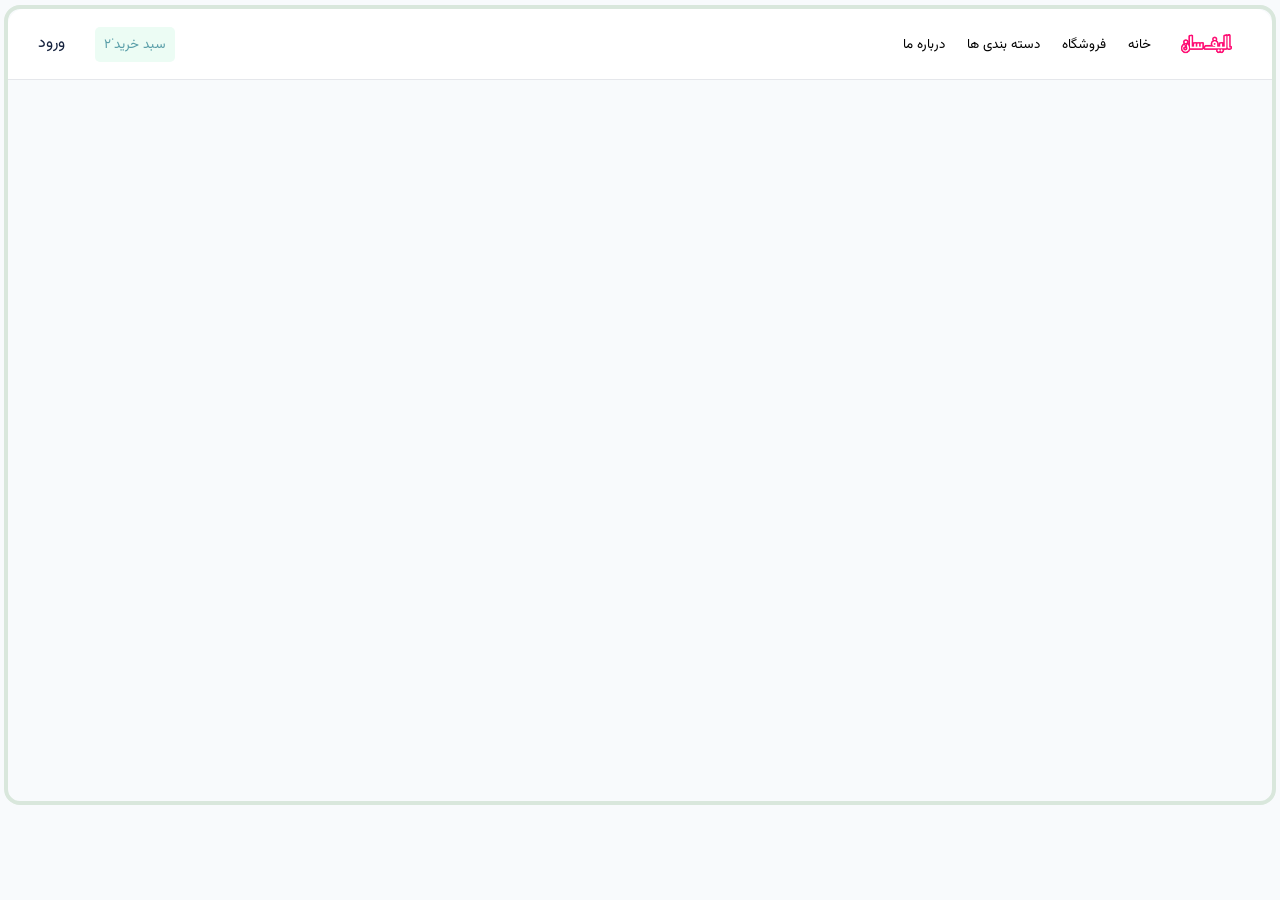
==== index.html @ 72fb0a93 "Build and style the complete header" ====
<!doctype html>
<html lang="fa" dir="rtl">
  <head>
    <meta charset="UTF-8" />
    <meta name="viewport" content="width=device-width, initial-scale=1.0" />
    <title>الیف سان</title>

    <link rel="stylesheet" href="css/reset.css" />
    <link rel="stylesheet" href="css/style.css" />
  </head>
  <body>
    <header class="header">
      <div class="header__container">
        <div class="header__logo">
          <a href="index.html">
            <img
              src="assets/icons/IMG_1147.PNG"
              alt="لوگوی الیف سان"
              class="header__logo-image"
            />
          </a>
        </div>

        <nav class="header__nav">
          <button class="header__button">خانه</button>
          <button class="header__button">فروشگاه</button>
          <button class="header__button">دسته بندی ها</button>
          <button class="header__button">درباره ما</button>
        </nav>

        <div class="header__actions">
          <button class="header__card">سبد خرید˙۲</button>
          <a href="register.html" class="header__login">ورود</a>
        </div>
      </div>
    </header>
  </body>
</html>
---- css/style.css ----
* {
box-sizing:border-box;

}

@font-face {
font-family:vazirmatn;
src: url(/assets/fonts/Vazirmatn-Regular.ttf);
font-weight: normal;
font-style: normal;

}

html,
body,
button,
input,
span,
div {
font-family:vazirmatn !important;

}

body{
background-color:#F8FAFC;
border:4px solid #D9E7DC;
border-radius:16px;
height:800px;
margin:5px 4px;
color: #14213D;

}

.header {
background-color: #ffffff;
border-bottom:1px solid #E5E7EB;
border-radius:16px  16px 0 0;

}

.header__container {
display: flex;
align-items: center;

gap:15px;
width:100%;
margin:0 auto;

}

.header__logo-image {
width: 70px;
display: flex;
align-items: center;
margin-right:30px;

}

.header__nav{
display: flex;
gap:10px;

}

.header__actions{
display:flex;
align-items: center;
margin-right:auto;
gap:30px;
margin-left:30px;

}

.header__button{
background:none;
border:none;
cursor: pointer;

}

.header__login{
text-decoration:none;
color:#14213D;

}

.header__card {
border:none;
background:none;
background-color:#ECFCF4;
border-radius:5px ;
color:#599EA8;
padding:7px 9px;

}
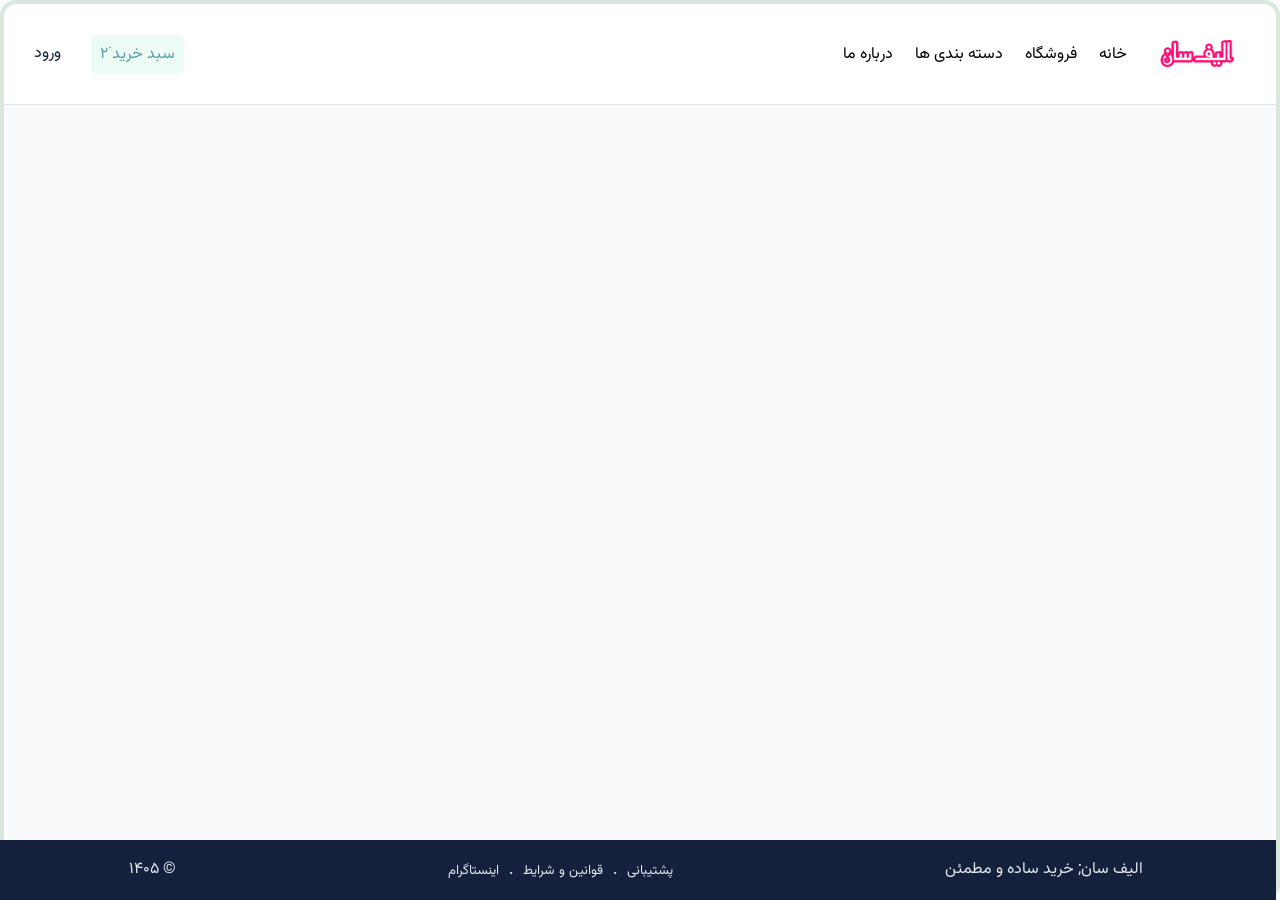
==== commit 6eda4d2f: "complate footer" ====
--- a/index.html
+++ b/index.html
@@ -34,5 +34,18 @@
         </div>
       </div>
     </header>
+
+    <footer class="footer">
+      <div class="footer__brand"><h4>الیف سان; خرید ساده و مطمئن</h4></div>
+      <div class="footer__links">
+        <button class="footer__link">پشتیبانی</button>
+        <span class="footer__seprator">.</span>
+        <button class="footer__link">قوانین و شرایط</button>
+        <span class="footer__seprator">.</span>
+        <button class="footer__link">اینستاگرام</button>
+      </div>
+      <div class="footer__copyright">© ۱۴۰۵</div>
+    </footer>
+    
   </body>
-</html>+</html>
--- a/css/style.css
+++ b/css/style.css
@@ -5,7 +5,7 @@
 
 @font-face {
 font-family:vazirmatn;
-src: url(/assets/fonts/Vazirmatn-Regular.ttf);
+src: url("/assets/fonts/Vazirmatn-Regular.ttf");
 font-weight: normal;
 font-style: normal;
 
@@ -25,9 +25,12 @@
 background-color:#F8FAFC;
 border:4px solid #D9E7DC;
 border-radius:16px;
-height:800px;
-margin:5px 4px;
+min-height:100vh;
+max-width: 1400px;
+margin:0 auto;
 color: #14213D;
+position: relative;
+padding-bottom:60px;
 
 }
 
@@ -35,6 +38,9 @@
 background-color: #ffffff;
 border-bottom:1px solid #E5E7EB;
 border-radius:16px  16px 0 0;
+position:sticky;
+top:0;
+z-index:100;
 
 }
 
@@ -44,15 +50,14 @@
 
 gap:15px;
 width:100%;
-margin:0 auto;
 
 }
 
 .header__logo-image {
-width: 70px;
+width: 100px;
 display: flex;
 align-items: center;
-margin-right:30px;
+margin-right:28px;
 
 }
 
@@ -75,12 +80,14 @@
 background:none;
 border:none;
 cursor: pointer;
+font-size:16px;
 
 }
 
 .header__login{
 text-decoration:none;
 color:#14213D;
+font-size:16px;
 
 }
 
@@ -91,5 +98,29 @@
 border-radius:5px ;
 color:#599EA8;
 padding:7px 9px;
+font-size:16px;
 
+}
+
+.footer{
+position: fixed;
+background-color:#15203D ;
+bottom:0;
+ width:100%;
+ max-width:1400px;
+color:#E2E8F0;
+height:60px;
+
+     
+display:flex;
+align-items:center;
+justify-content:space-around;
+
+}
+
+.footer__link{
+background:none;
+border:none;
+color:#E2E8F0;
+    
 }
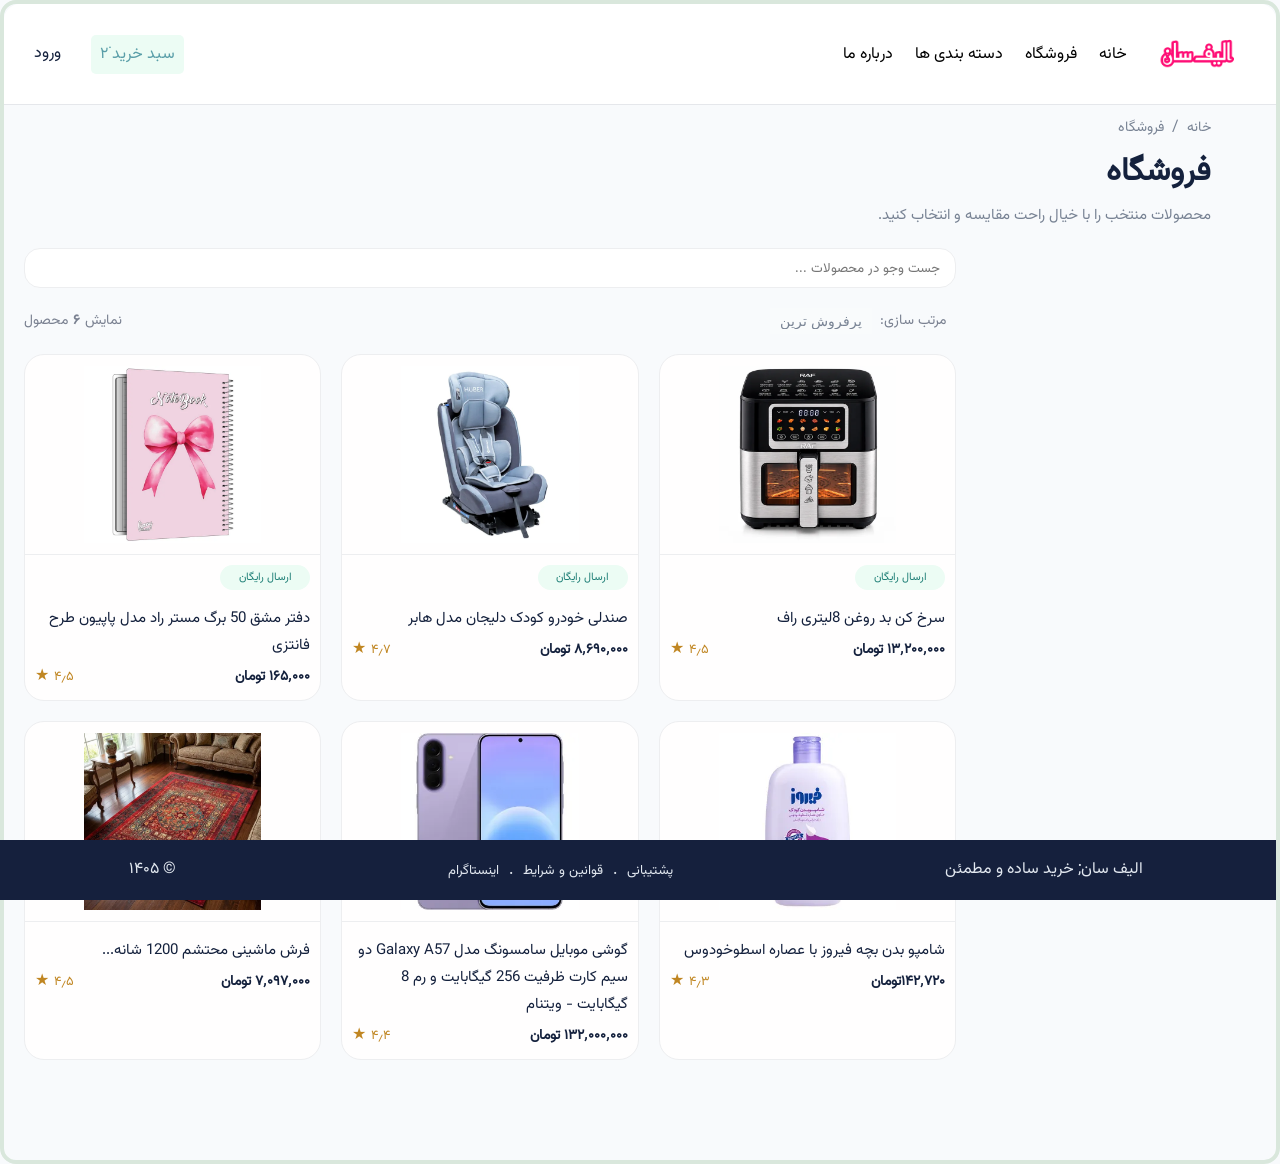
==== commit f402115f: "complete main section and products section" ====
--- a/index.html
+++ b/index.html
@@ -34,18 +34,187 @@
         </div>
       </div>
     </header>
+    <section class="page-header">
+      <nav class="page-header__breadcrumb">
+        <a href="#" class="page-header__breadcrumb-link">خانه</a>
+        <span class="page-header__breadcrumb-separator">/</span>
+        <a href="#" class="page-header__breadcrumb-link">فروشگاه</a>
+      </nav>
+
+      <h1 class="page-header__title">فروشگاه</h1>
+      <p class="page-header__description">
+        محصولات منتخب را با خیال راحت مقایسه و انتخاب کنید.
+      </p>
+    </section>
+
+    <section class="products">
+      <div class="products__header">
+        <div class="products__search">
+          <input
+            type="search"
+            class="products__search-input"
+            placeholder="جست وجو در محصولات ..."
+          />
+        </div>
+
+        <div class="products__toolbar">
+          <div class="products__sorting">
+            <span class="products__sorting-label"> مرتب سازی: </span>
+            <select
+              name="products__sorting-select"
+              id="products-sort"
+              class="products__sorting-select"
+            >
+              <option value="popular" selected>پرفروش ترین</option>
+              <option value="newest">جدیدترین</option>
+              <option value="price-low">ارزان ترین</option>
+            </select>
+          </div>
+
+          <div class="products__count">
+            <span class="products__count-label">نمایش</span>
+            <span class="products__count-number">۶</span>
+            <span class="products__count-label">محصول</span>
+          </div>
+        </div>
+      </div>
+
+      <div class="products__grid">
+        <div class="product-card">
+          <div class="product-card__img">
+            <img src="assets/images/air fryer.webp" alt="air fryer" />
+          </div>
+          <span class="product-card__shipping">ارسال رایگان</span>
+          <div class="product-card__content">
+            <h2 class="product-card__title">سرخ کن بد روغن 8لیتری راف</h2>
+            <div class="product-card__bottom">
+
+            <p class="product-card__price">۱۳٬۲۰۰٬۰۰۰ تومان</p>
+
+            <div class="product-card__rating">
+              <span class="product-card__rating-stars">★</span>
+              <span class="product-card__rating-value">۴٫۵</span>
+            </div>
+          </div>
+          </div>
+        </div>
+
+        <div class="product-card">
+          <div class="product-card__img">
+            <img src="assets/images/sofa-car.webp" alt="Car Seat" />
+          </div>
+          <span class="product-card__shipping">ارسال رایگان</span>
+          <div class="product-card__content">
+            <h2 class="product-card__title">
+              صندلی خودرو کودک دلیجان مدل هابر
+            </h2>
+            <div class="product-card__bottom">
+            <p class="product-card__price">۸٬۶۹۰٬۰۰۰ تومان</p>
+      
+            <div class="product-card__rating">
+          
+              <span class="product-card__rating-stars">★</span>
+              <span class="product-card__rating-value">۴٫۷</span>
+            </div>
+            </div>
+          </div>
+        </div>
+
+        <div class="product-card">
+          <div class="product-card__img">
+            <img src="assets/images/book.webp" alt="book" />
+          </div>
+          <span class="product-card__shipping">ارسال رایگان</span>
+          <div class="product-card__content">
+            <h2 class="product-card__title">
+              دفتر مشق 50 برگ مستر راد مدل پاپیون طرح فانتزی
+            </h2>
+            <div class="product-card__bottom">
+            <p class="product-card__price">۱۶۵٬۰۰۰ تومان</p>
+            
+            <div class="product-card__rating">
+            
+
+              <span class="product-card__rating-stars">★</span>
+              <span class="product-card__rating-value">۴٫۵</span>
+            </div>
+            </div>
+          </div>
+        </div>
+
+        <div class="product-card">
+          <div class="product-card__img">
+            <img src="assets/images/shampo.webp" alt="shampo" />
+          </div>
+          <div class="product-card__content">
+            <h2 class="product-card__title">
+              شامپو بدن بچه فیروز با عصاره اسطوخودوس
+            </h2>
+            <div class="product-card__bottom">
+              <p class="product-card__price">۱۴۲٬۷۲۰تومان</p>
+            
+            <div class="product-card__rating">
+            
+              <span class="product-card__rating-stars">★</span>
+              <span class="product-card__rating-value">۴٫۳</span>
+            </div>
+            </div>
+          </div>
+        </div>
+
+        <div class="product-card">
+          <div class="product-card__img">
+            <img src="assets/images/phone.webp" alt="smart-phone" />
+          </div>
+          <div class="product-card__content">
+            <h2 class="product-card__title">
+              گوشی موبایل سامسونگ مدل Galaxy A57 دو سیم کارت ظرفیت 256 گیگابایت
+              و رم 8 گیگابایت - ویتنام
+            </h2>
+            <div class="product-card__bottom">
+            <p class="product-card__price">۱۳۲٬۰۰۰٬۰۰۰ تومان</p>
+          
+            <div class="product-card__rating">
+          
+
+              <span class="product-card__rating-stars">★</span>
+              <span class="product-card__rating-value">۴٫۴</span>
+            </div>
+            </div>
+          </div>
+        </div>
+
+        <div class="product-card">
+          <div class="product-card__img">
+            <img src="assets/images/carpet.webp" alt="carpet" />
+          </div>
+          <div class="product-card__content">
+            <h2 class="product-card__title">فرش ماشینی محتشم 1200 شانه...</h2>
+            <div class="product-card__bottom">
+            <p class="product-card__price">۷٬۰۹۷٬۰۰۰ تومان</p>
+      
+            <div class="product-card__rating">
+      
+
+              <span class="product-card__rating-stars">★</span>
+              <span class="product-card__rating-value">۴٫۵</span>
+            </div>
+            </div>
+          </div>
+        </div>
+      </div>
+    </section>
 
     <footer class="footer">
       <div class="footer__brand"><h4>الیف سان; خرید ساده و مطمئن</h4></div>
       <div class="footer__links">
         <button class="footer__link">پشتیبانی</button>
-        <span class="footer__seprator">.</span>
+        <span class="footer__separator">.</span>
         <button class="footer__link">قوانین و شرایط</button>
-        <span class="footer__seprator">.</span>
+        <span class="footer__separator">.</span>
         <button class="footer__link">اینستاگرام</button>
       </div>
       <div class="footer__copyright">© ۱۴۰۵</div>
     </footer>
-    
   </body>
 </html>
--- a/css/style.css
+++ b/css/style.css
@@ -102,6 +102,241 @@
 
 }
 
+.page-header{
+text-align:center;
+padding:15px;
+
+}
+
+.page-header__breadcrumb{
+display:flex;
+justify-content:flex-start;
+align-items:center;
+gap:8px;
+margin-bottom:20px;
+margin-right:50px;
+
+}
+
+.page-header__breadcrumb-link{
+color:#788394;
+text-decoration:none;
+font-size:14px;
+
+}
+
+.page-header__breadcrumb-separator{
+color:#788394;
+
+}
+
+.page-header__title{
+margin-right:50px;
+font-size:32px;
+font-weight:bold;
+margin-bottom:20px;
+display: flex;
+
+}
+
+.page-header__description{
+display: flex;
+color: #788394;
+font-size:15px;
+margin-right:50px;
+
+}
+
+.products{
+max-width:1100px;
+width:calc(100% - 300px);
+margin-left:0;
+margin-right:300px;
+padding:40px 20px;
+margin-top:-30px;
+}
+
+.products__header{
+max-width:1100px;
+width:100%;
+display: flex;
+flex-direction: column;
+gap:20px;
+
+
+}
+
+.products__toolbar{
+display: flex;
+align-items: center;
+justify-content:space-between;
+
+font-size:14px;
+margin-right:10px;
+color:#7A8191 ;
+
+}
+
+.products__search-input{
+width:100%;
+height:40px;
+padding:0 15px;
+border: 1px solid #EDEEF0;
+border-radius:16px;
+background-color:#ffffff;
+outline:none;
+
+}
+
+.products__sorting{
+   display: flex; 
+   align-items:center;
+   gap: 8px;
+   
+}
+
+
+.products__sorting-select{
+border:none;
+outline: none;
+appearance:none;
+background-color:#F9FBFC;
+align-items: center;
+font-size:14px;
+color:#788394;
+padding:5px 10px;
+}
+
+.products__count{
+    display: flex;
+    align-items: center;
+    gap:5px;
+    font-size:14px;
+
+}
+
+.products__count-number{
+font-weight: bold;
+
+}
+
+.products__grid{
+display: grid;
+grid-template-columns:repeat(3,minmax(0,1fr));
+width:100%;
+margin-top:20px;
+gap:20px;
+
+}
+
+.product-card{
+width: 100%;
+
+display:flex;
+flex-direction: column;
+overflow: hidden;
+
+border:1px solid #EDEEF0;
+border-radius:20px;
+
+gap:10px;
+
+background-color:#FFFEFE;
+
+}
+
+.product-card__img{
+width:100%;
+height:200px;
+display: flex;
+align-items: center;
+justify-content: center;
+overflow: hidden;
+border-bottom:1px solid #EDEEF0;
+
+}
+
+.product-card__img img{
+width:60%;
+height:180px;
+display: block;
+object-fit:contain;
+
+
+}
+
+.product-card__shipping{
+border-radius:16px;
+
+width:fit-content;
+min-width:90px;
+height:25px;
+
+font-size:11px;
+
+padding:3px 10px;
+
+display: flex;
+justify-content:center;
+align-items: center;
+
+background-color:#ECFCF4;
+color:#1E7F76;
+
+margin-right:10px;
+
+}
+
+.product-card__content{
+padding:5px 10px 15px;
+
+}
+
+.product-card__title{
+font-size:15px;
+margin:0 0 10px;
+line-height:1.8;
+
+
+}
+
+.product-card__bottom{
+  width: 100%;
+
+  display: flex;
+  align-items: center;
+  justify-content: space-between;
+
+}
+
+.product-card__price{
+font-size:14px;
+margin:0 ;
+font-weight:bold;
+
+}
+
+.product-card__rating{
+display: flex;
+align-items: center;
+direction:ltr;
+gap:5px;
+
+}
+
+.product-card__rating-stars{
+color:#C08622;
+
+
+}
+
+.product-card__rating-value{
+font-size:13px;
+color:#C08622 ;
+
+
+}
+
 .footer{
 position: fixed;
 background-color:#15203D ;
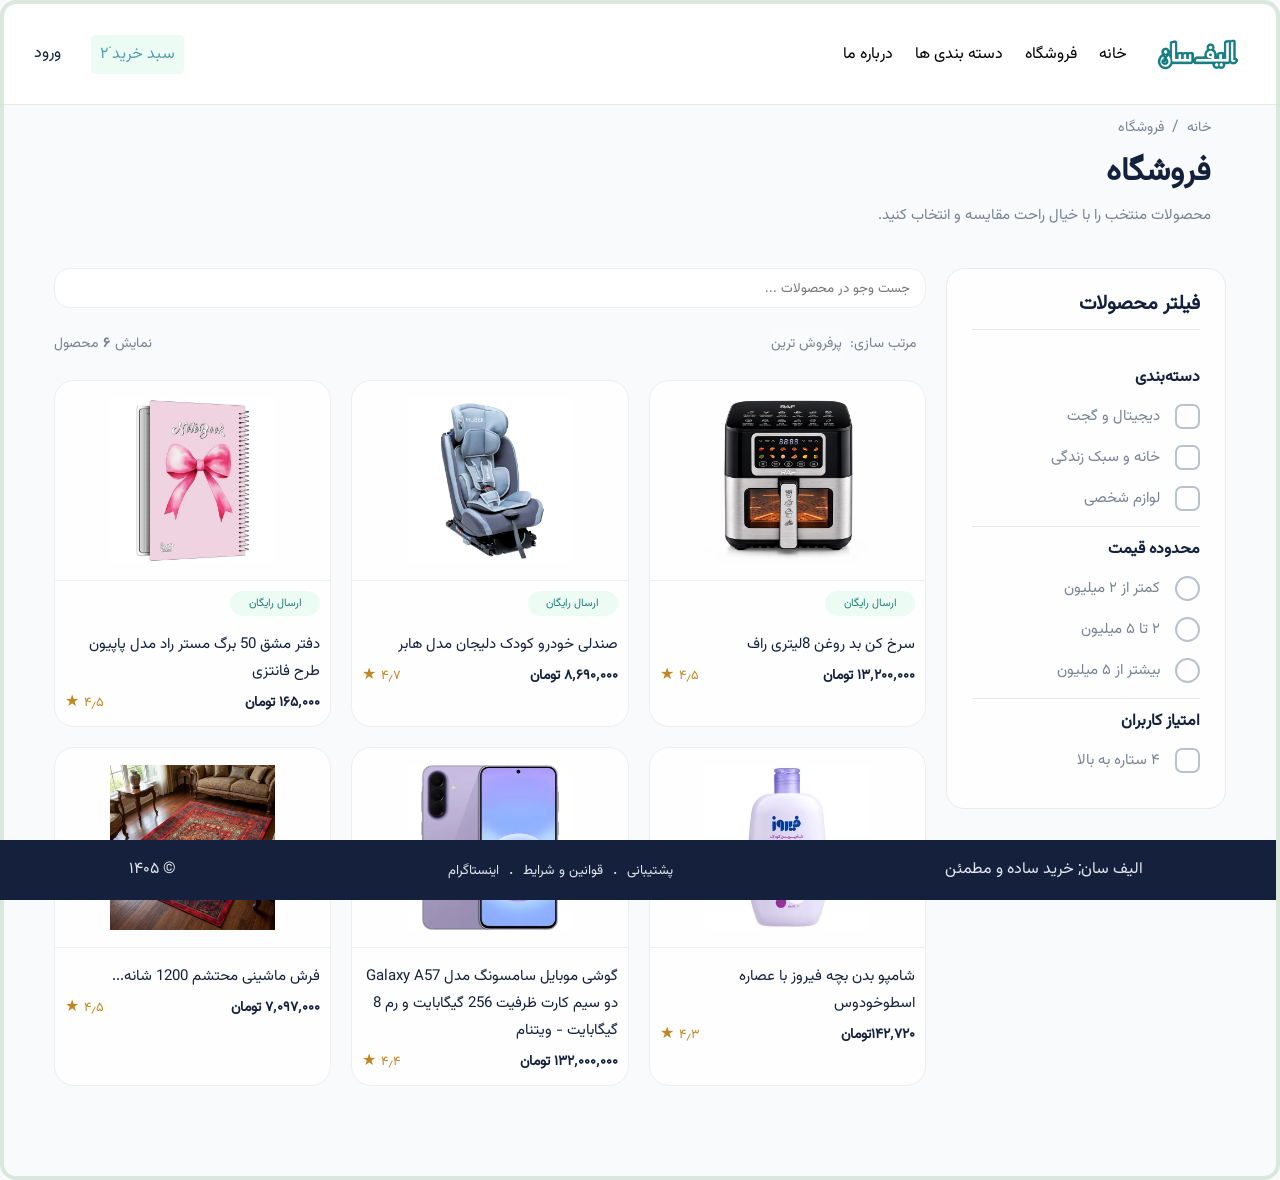
==== commit 3828a3bb: "update homepage and complete sidebar" ====
--- a/index.html
+++ b/index.html
@@ -14,7 +14,7 @@
         <div class="header__logo">
           <a href="index.html">
             <img
-              src="assets/icons/IMG_1147.PNG"
+              src="./assets/icons/elif icon.PNG"
               alt="لوگوی الیف سان"
               class="header__logo-image"
             />
@@ -46,7 +46,7 @@
         محصولات منتخب را با خیال راحت مقایسه و انتخاب کنید.
       </p>
     </section>
-
+<main class="shop">
     <section class="products">
       <div class="products__header">
         <div class="products__search">
@@ -88,14 +88,13 @@
           <div class="product-card__content">
             <h2 class="product-card__title">سرخ کن بد روغن 8لیتری راف</h2>
             <div class="product-card__bottom">
-
-            <p class="product-card__price">۱۳٬۲۰۰٬۰۰۰ تومان</p>
-
-            <div class="product-card__rating">
-              <span class="product-card__rating-stars">★</span>
-              <span class="product-card__rating-value">۴٫۵</span>
-            </div>
-          </div>
+              <p class="product-card__price">۱۳٬۲۰۰٬۰۰۰ تومان</p>
+
+              <div class="product-card__rating">
+                <span class="product-card__rating-stars">★</span>
+                <span class="product-card__rating-value">۴٫۵</span>
+              </div>
+            </div>
           </div>
         </div>
 
@@ -109,13 +108,12 @@
               صندلی خودرو کودک دلیجان مدل هابر
             </h2>
             <div class="product-card__bottom">
-            <p class="product-card__price">۸٬۶۹۰٬۰۰۰ تومان</p>
-      
-            <div class="product-card__rating">
-          
-              <span class="product-card__rating-stars">★</span>
-              <span class="product-card__rating-value">۴٫۷</span>
-            </div>
+              <p class="product-card__price">۸٬۶۹۰٬۰۰۰ تومان</p>
+
+              <div class="product-card__rating">
+                <span class="product-card__rating-stars">★</span>
+                <span class="product-card__rating-value">۴٫۷</span>
+              </div>
             </div>
           </div>
         </div>
@@ -130,14 +128,12 @@
               دفتر مشق 50 برگ مستر راد مدل پاپیون طرح فانتزی
             </h2>
             <div class="product-card__bottom">
-            <p class="product-card__price">۱۶۵٬۰۰۰ تومان</p>
-            
-            <div class="product-card__rating">
-            
-
-              <span class="product-card__rating-stars">★</span>
-              <span class="product-card__rating-value">۴٫۵</span>
-            </div>
+              <p class="product-card__price">۱۶۵٬۰۰۰ تومان</p>
+
+              <div class="product-card__rating">
+                <span class="product-card__rating-stars">★</span>
+                <span class="product-card__rating-value">۴٫۵</span>
+              </div>
             </div>
           </div>
         </div>
@@ -152,12 +148,11 @@
             </h2>
             <div class="product-card__bottom">
               <p class="product-card__price">۱۴۲٬۷۲۰تومان</p>
-            
-            <div class="product-card__rating">
-            
-              <span class="product-card__rating-stars">★</span>
-              <span class="product-card__rating-value">۴٫۳</span>
-            </div>
+
+              <div class="product-card__rating">
+                <span class="product-card__rating-stars">★</span>
+                <span class="product-card__rating-value">۴٫۳</span>
+              </div>
             </div>
           </div>
         </div>
@@ -172,14 +167,12 @@
               و رم 8 گیگابایت - ویتنام
             </h2>
             <div class="product-card__bottom">
-            <p class="product-card__price">۱۳۲٬۰۰۰٬۰۰۰ تومان</p>
-          
-            <div class="product-card__rating">
-          
-
-              <span class="product-card__rating-stars">★</span>
-              <span class="product-card__rating-value">۴٫۴</span>
-            </div>
+              <p class="product-card__price">۱۳۲٬۰۰۰٬۰۰۰ تومان</p>
+
+              <div class="product-card__rating">
+                <span class="product-card__rating-stars">★</span>
+                <span class="product-card__rating-value">۴٫۴</span>
+              </div>
             </div>
           </div>
         </div>
@@ -191,20 +184,97 @@
           <div class="product-card__content">
             <h2 class="product-card__title">فرش ماشینی محتشم 1200 شانه...</h2>
             <div class="product-card__bottom">
-            <p class="product-card__price">۷٬۰۹۷٬۰۰۰ تومان</p>
-      
-            <div class="product-card__rating">
-      
-
-              <span class="product-card__rating-stars">★</span>
-              <span class="product-card__rating-value">۴٫۵</span>
-            </div>
+              <p class="product-card__price">۷٬۰۹۷٬۰۰۰ تومان</p>
+
+              <div class="product-card__rating">
+                <span class="product-card__rating-stars">★</span>
+                <span class="product-card__rating-value">۴٫۵</span>
+              </div>
             </div>
           </div>
         </div>
       </div>
     </section>
 
+    <aside class="sidebar">
+      <h2 class="sidebar__title">فیلتر محصولات</h2>
+      <div class="sidebar__section">
+        <h3 class="sidebar__section-title">دسته‌بندی</h3>
+
+        <label class="sidebar__option">
+          <input
+            class="sidebar__checkbox"
+            type="checkbox"
+            name="category"
+            value="digital"
+          />
+          <span class="sidebar__option-text">دیجیتال و گجت</span>
+        </label>
+
+        <label class="sidebar__option">
+          <input
+            class="sidebar__checkbox"
+            type="checkbox"
+            name="category"
+            value="home"
+          />
+          <span class="sidebar__option-text">خانه و سبک زندگی</span>
+        </label>
+
+        <label class="sidebar__option">
+          <input
+            class="sidebar__checkbox"
+            type="checkbox"
+            name="category"
+            value="personal"
+          />
+          <span class="sidebar__option-text">لوازم شخصی</span>
+        </label>
+      </div>
+
+      <div class="sidebar__section">
+        <h3 class="sidebar__section-title">محدوده قیمت</h3>
+
+        <label class="sidebar__option">
+          <input
+            class="sidebar__radio"
+            type="radio"
+            name="price"
+            value="under-2"
+          />
+          <span class="sidebar__option-text">کمتر از ۲ میلیون</span>
+        </label>
+
+        <label class="sidebar__option">
+          <input class="sidebar__radio" type="radio" name="price" value="2-5" />
+          <span class="sidebar__option-text">۲ تا ۵ میلیون</span>
+        </label>
+
+        <label class="sidebar__option">
+          <input
+            class="sidebar__radio"
+            type="radio"
+            name="price"
+            value="over-5"
+          />
+          <span class="sidebar__option-text">بیشتر از ۵ میلیون</span>
+        </label>
+      </div>
+      <div class="sidebar__section">
+        <h3 class="sidebar__section-title">امتیاز کاربران</h3>
+
+        <label class="sidebar__option">
+          <input
+            class="sidebar__checkbox"
+            type="checkbox"
+            name="rating"
+            value="4"
+          />
+          <span class="sidebar__option-text">۴ ستاره به بالا</span>
+        </label>
+      </div>
+    </aside>
+</main>
     <footer class="footer">
       <div class="footer__brand"><h4>الیف سان; خرید ساده و مطمئن</h4></div>
       <div class="footer__links">
--- a/css/style.css
+++ b/css/style.css
@@ -337,6 +337,257 @@
 
 }
 
+.shop {
+  display: flex;
+  align-items: flex-start;
+  gap: 20px;
+
+  width: 100%;
+  padding: 30px 50px;
+}
+
+/* ================= محصولات ================= */
+
+.products {
+  flex: 1;
+  width: auto;
+
+  margin: 0;
+  padding: 0;
+}
+
+.products__header {
+  width: 100%;
+
+  display: flex;
+  flex-direction: column;
+  gap: 20px;
+}
+
+.products__toolbar {
+  display: flex;
+  align-items: center;
+  justify-content: space-between;
+
+  font-size: 14px;
+  color: #7a8191;
+}
+
+.products__search-input {
+  width: 100%;
+  height: 40px;
+
+  padding: 0 15px;
+
+  border: 1px solid #edeeF0;
+  border-radius: 16px;
+
+  background-color: #ffffff;
+  outline: none;
+}
+
+.products__sorting {
+  display: flex;
+  align-items: center;
+  gap: 8px;
+}
+
+.products__sorting-select {
+  border: none;
+  outline: none;
+
+  background-color: #f9fbfc;
+
+  font-size: 14px;
+  color: #788394;
+
+  padding:5px 0;
+
+  font-family:vazirmatn!important;
+}
+
+.products__count {
+  display: flex;
+  align-items: center;
+  gap: 5px;
+
+  font-size: 14px;
+}
+
+.products__count-number {
+  font-weight: bold;
+}
+
+.products__grid {
+  display: grid;
+
+  grid-template-columns: repeat(3, minmax(0, 1fr));
+
+  width: 100%;
+  margin-top: 20px;
+  gap: 20px;
+}
+
+.shop {
+  display: flex;
+  flex-direction: row;
+  align-items: flex-start;
+  gap: 20px;
+
+  width: 100%;
+  padding: 30px 50px;
+  direction: rtl;
+}
+
+.sidebar {
+  order: 1;
+  width: 280px;
+  border: 1px solid #E8EBEE;
+  background: #FEFEFF;
+  padding: 25px;
+  border-radius: 18px;
+  
+}
+
+.products {
+  order: 2;
+  flex: 1;
+  width: auto;
+  margin: 0;
+  padding: 0;
+}
+
+
+/* عنوان اصلی */
+
+.sidebar__title {
+  margin: 0 0 25px;
+
+  padding-bottom: 15px;
+
+  font-size: 20px;
+  font-weight: bold;
+
+  color: #14213d;
+
+  border-bottom: 1px solid #e5e7eb;
+
+}
+
+
+.sidebar__section {
+  padding: 15px 0;
+  border-bottom: 1px solid #e5e7eb;
+
+}
+
+
+.sidebar__section:last-child {
+  border-bottom: none;
+  padding-bottom: 10px;
+
+}
+
+
+
+.sidebar__section-title {
+  margin: 0 0 18px;
+
+  font-size: 16px;
+  font-weight: bold;
+
+  color: #14213d;
+}
+
+
+
+.sidebar__option {
+  width: 100%;
+
+  display: flex;
+  align-items: center;
+
+  gap: 15px;
+
+  margin-bottom: 16px;
+
+  cursor: pointer;
+
+  color: #788394;
+}
+
+.sidebar__option input {
+  text-align: right;
+}
+
+
+
+.sidebar__option:last-child {
+  margin-bottom: 0;
+}
+
+
+
+.sidebar__option-text {
+  font-size: 15px;
+  color: #788394;
+}
+
+
+
+.sidebar__checkbox {
+  width: 25px;
+  height: 25px;
+
+  margin: 0;
+
+  appearance: none;
+
+  border: 2px solid #b8c1cc;
+  border-radius: 7px;
+
+  background-color: transparent;
+
+  cursor: pointer;
+
+  flex-shrink: 0;
+}
+
+
+
+.sidebar__checkbox:checked {
+  background-color: #1e7f76;
+  border-color: #1e7f76;
+}
+
+/* رادیوباتن */
+
+.sidebar__radio {
+  width: 25px;
+  height: 25px;
+
+  margin: 0;
+
+  appearance: none;
+
+  border: 2px solid #b8c1cc;
+  border-radius: 50%;
+
+  background-color: transparent;
+
+  cursor: pointer;
+
+  flex-shrink: 0;
+}
+
+/* رادیوباتن انتخاب شده */
+
+.sidebar__radio:checked {
+  border: 7px solid #1e7f76;
+}
+
+
+
 .footer{
 position: fixed;
 background-color:#15203D ;
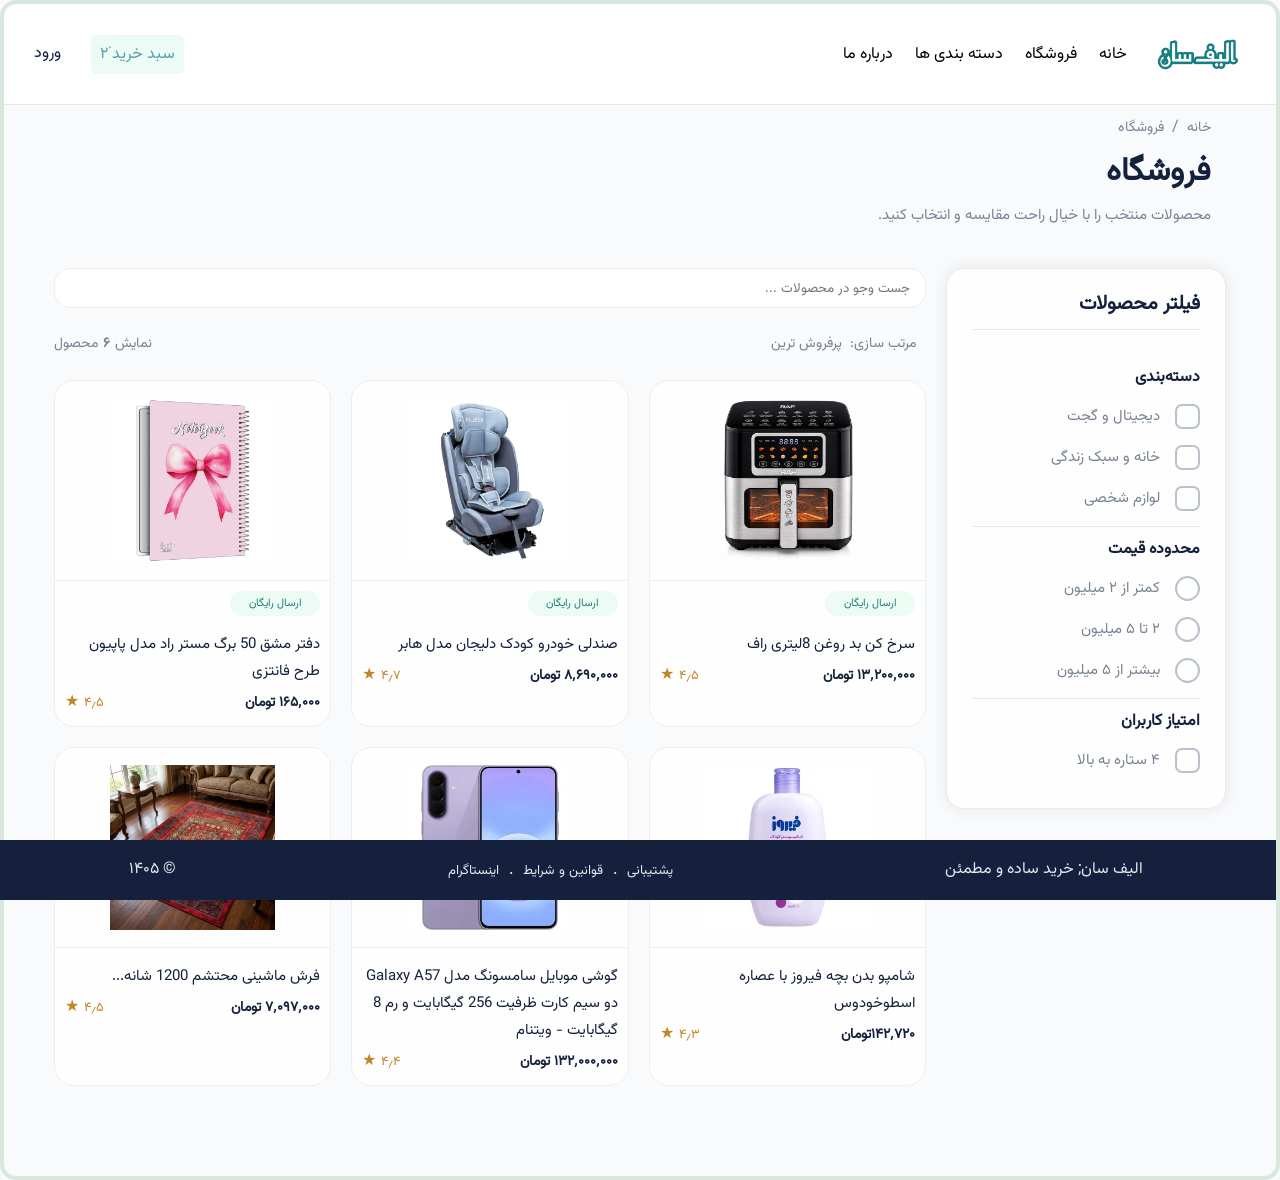
==== commit 866c4c82: "make homepage responsive and update login page" ====
--- a/index.html
+++ b/index.html
@@ -46,235 +46,240 @@
         محصولات منتخب را با خیال راحت مقایسه و انتخاب کنید.
       </p>
     </section>
-<main class="shop">
-    <section class="products">
-      <div class="products__header">
-        <div class="products__search">
-          <input
-            type="search"
-            class="products__search-input"
-            placeholder="جست وجو در محصولات ..."
-          />
-        </div>
-
-        <div class="products__toolbar">
-          <div class="products__sorting">
-            <span class="products__sorting-label"> مرتب سازی: </span>
-            <select
-              name="products__sorting-select"
-              id="products-sort"
-              class="products__sorting-select"
-            >
-              <option value="popular" selected>پرفروش ترین</option>
-              <option value="newest">جدیدترین</option>
-              <option value="price-low">ارزان ترین</option>
-            </select>
-          </div>
-
-          <div class="products__count">
-            <span class="products__count-label">نمایش</span>
-            <span class="products__count-number">۶</span>
-            <span class="products__count-label">محصول</span>
-          </div>
-        </div>
-      </div>
-
-      <div class="products__grid">
-        <div class="product-card">
-          <div class="product-card__img">
-            <img src="assets/images/air fryer.webp" alt="air fryer" />
-          </div>
-          <span class="product-card__shipping">ارسال رایگان</span>
-          <div class="product-card__content">
-            <h2 class="product-card__title">سرخ کن بد روغن 8لیتری راف</h2>
-            <div class="product-card__bottom">
-              <p class="product-card__price">۱۳٬۲۰۰٬۰۰۰ تومان</p>
-
-              <div class="product-card__rating">
-                <span class="product-card__rating-stars">★</span>
-                <span class="product-card__rating-value">۴٫۵</span>
-              </div>
-            </div>
-          </div>
-        </div>
-
-        <div class="product-card">
-          <div class="product-card__img">
-            <img src="assets/images/sofa-car.webp" alt="Car Seat" />
-          </div>
-          <span class="product-card__shipping">ارسال رایگان</span>
-          <div class="product-card__content">
-            <h2 class="product-card__title">
-              صندلی خودرو کودک دلیجان مدل هابر
-            </h2>
-            <div class="product-card__bottom">
-              <p class="product-card__price">۸٬۶۹۰٬۰۰۰ تومان</p>
-
-              <div class="product-card__rating">
-                <span class="product-card__rating-stars">★</span>
-                <span class="product-card__rating-value">۴٫۷</span>
-              </div>
-            </div>
-          </div>
-        </div>
-
-        <div class="product-card">
-          <div class="product-card__img">
-            <img src="assets/images/book.webp" alt="book" />
-          </div>
-          <span class="product-card__shipping">ارسال رایگان</span>
-          <div class="product-card__content">
-            <h2 class="product-card__title">
-              دفتر مشق 50 برگ مستر راد مدل پاپیون طرح فانتزی
-            </h2>
-            <div class="product-card__bottom">
-              <p class="product-card__price">۱۶۵٬۰۰۰ تومان</p>
-
-              <div class="product-card__rating">
-                <span class="product-card__rating-stars">★</span>
-                <span class="product-card__rating-value">۴٫۵</span>
-              </div>
-            </div>
-          </div>
-        </div>
-
-        <div class="product-card">
-          <div class="product-card__img">
-            <img src="assets/images/shampo.webp" alt="shampo" />
-          </div>
-          <div class="product-card__content">
-            <h2 class="product-card__title">
-              شامپو بدن بچه فیروز با عصاره اسطوخودوس
-            </h2>
-            <div class="product-card__bottom">
-              <p class="product-card__price">۱۴۲٬۷۲۰تومان</p>
-
-              <div class="product-card__rating">
-                <span class="product-card__rating-stars">★</span>
-                <span class="product-card__rating-value">۴٫۳</span>
-              </div>
-            </div>
-          </div>
-        </div>
-
-        <div class="product-card">
-          <div class="product-card__img">
-            <img src="assets/images/phone.webp" alt="smart-phone" />
-          </div>
-          <div class="product-card__content">
-            <h2 class="product-card__title">
-              گوشی موبایل سامسونگ مدل Galaxy A57 دو سیم کارت ظرفیت 256 گیگابایت
-              و رم 8 گیگابایت - ویتنام
-            </h2>
-            <div class="product-card__bottom">
-              <p class="product-card__price">۱۳۲٬۰۰۰٬۰۰۰ تومان</p>
-
-              <div class="product-card__rating">
-                <span class="product-card__rating-stars">★</span>
-                <span class="product-card__rating-value">۴٫۴</span>
-              </div>
-            </div>
-          </div>
-        </div>
-
-        <div class="product-card">
-          <div class="product-card__img">
-            <img src="assets/images/carpet.webp" alt="carpet" />
-          </div>
-          <div class="product-card__content">
-            <h2 class="product-card__title">فرش ماشینی محتشم 1200 شانه...</h2>
-            <div class="product-card__bottom">
-              <p class="product-card__price">۷٬۰۹۷٬۰۰۰ تومان</p>
-
-              <div class="product-card__rating">
-                <span class="product-card__rating-stars">★</span>
-                <span class="product-card__rating-value">۴٫۵</span>
-              </div>
-            </div>
-          </div>
-        </div>
-      </div>
-    </section>
-
-    <aside class="sidebar">
-      <h2 class="sidebar__title">فیلتر محصولات</h2>
-      <div class="sidebar__section">
-        <h3 class="sidebar__section-title">دسته‌بندی</h3>
-
-        <label class="sidebar__option">
-          <input
-            class="sidebar__checkbox"
-            type="checkbox"
-            name="category"
-            value="digital"
-          />
-          <span class="sidebar__option-text">دیجیتال و گجت</span>
-        </label>
-
-        <label class="sidebar__option">
-          <input
-            class="sidebar__checkbox"
-            type="checkbox"
-            name="category"
-            value="home"
-          />
-          <span class="sidebar__option-text">خانه و سبک زندگی</span>
-        </label>
-
-        <label class="sidebar__option">
-          <input
-            class="sidebar__checkbox"
-            type="checkbox"
-            name="category"
-            value="personal"
-          />
-          <span class="sidebar__option-text">لوازم شخصی</span>
-        </label>
-      </div>
-
-      <div class="sidebar__section">
-        <h3 class="sidebar__section-title">محدوده قیمت</h3>
-
-        <label class="sidebar__option">
-          <input
-            class="sidebar__radio"
-            type="radio"
-            name="price"
-            value="under-2"
-          />
-          <span class="sidebar__option-text">کمتر از ۲ میلیون</span>
-        </label>
-
-        <label class="sidebar__option">
-          <input class="sidebar__radio" type="radio" name="price" value="2-5" />
-          <span class="sidebar__option-text">۲ تا ۵ میلیون</span>
-        </label>
-
-        <label class="sidebar__option">
-          <input
-            class="sidebar__radio"
-            type="radio"
-            name="price"
-            value="over-5"
-          />
-          <span class="sidebar__option-text">بیشتر از ۵ میلیون</span>
-        </label>
-      </div>
-      <div class="sidebar__section">
-        <h3 class="sidebar__section-title">امتیاز کاربران</h3>
-
-        <label class="sidebar__option">
-          <input
-            class="sidebar__checkbox"
-            type="checkbox"
-            name="rating"
-            value="4"
-          />
-          <span class="sidebar__option-text">۴ ستاره به بالا</span>
-        </label>
-      </div>
-    </aside>
-</main>
+    <main class="shop">
+      <section class="products">
+        <div class="products__header">
+          <div class="products__search">
+            <input
+              type="search"
+              class="products__search-input"
+              placeholder="جست وجو در محصولات ..."
+            />
+          </div>
+
+          <div class="products__toolbar">
+            <div class="products__sorting">
+              <span class="products__sorting-label"> مرتب سازی: </span>
+              <select
+                name="products__sorting-select"
+                id="products-sort"
+                class="products__sorting-select"
+              >
+                <option value="popular" selected>پرفروش ترین</option>
+                <option value="newest">جدیدترین</option>
+                <option value="price-low">ارزان ترین</option>
+              </select>
+            </div>
+
+            <div class="products__count">
+              <span class="products__count-label">نمایش</span>
+              <span class="products__count-number">۶</span>
+              <span class="products__count-label">محصول</span>
+            </div>
+          </div>
+        </div>
+
+        <div class="products__grid">
+          <div class="product-card">
+            <div class="product-card__img">
+              <img src="assets/images/air fryer.webp" alt="air fryer" />
+            </div>
+            <span class="product-card__shipping">ارسال رایگان</span>
+            <div class="product-card__content">
+              <h2 class="product-card__title">سرخ کن بد روغن 8لیتری راف</h2>
+              <div class="product-card__bottom">
+                <p class="product-card__price">۱۳٬۲۰۰٬۰۰۰ تومان</p>
+
+                <div class="product-card__rating">
+                  <span class="product-card__rating-stars">★</span>
+                  <span class="product-card__rating-value">۴٫۵</span>
+                </div>
+              </div>
+            </div>
+          </div>
+
+          <div class="product-card">
+            <div class="product-card__img">
+              <img src="assets/images/sofa-car.webp" alt="Car Seat" />
+            </div>
+            <span class="product-card__shipping">ارسال رایگان</span>
+            <div class="product-card__content">
+              <h2 class="product-card__title">
+                صندلی خودرو کودک دلیجان مدل هابر
+              </h2>
+              <div class="product-card__bottom">
+                <p class="product-card__price">۸٬۶۹۰٬۰۰۰ تومان</p>
+
+                <div class="product-card__rating">
+                  <span class="product-card__rating-stars">★</span>
+                  <span class="product-card__rating-value">۴٫۷</span>
+                </div>
+              </div>
+            </div>
+          </div>
+
+          <div class="product-card">
+            <div class="product-card__img">
+              <img src="assets/images/book.webp" alt="book" />
+            </div>
+            <span class="product-card__shipping">ارسال رایگان</span>
+            <div class="product-card__content">
+              <h2 class="product-card__title">
+                دفتر مشق 50 برگ مستر راد مدل پاپیون طرح فانتزی
+              </h2>
+              <div class="product-card__bottom">
+                <p class="product-card__price">۱۶۵٬۰۰۰ تومان</p>
+
+                <div class="product-card__rating">
+                  <span class="product-card__rating-stars">★</span>
+                  <span class="product-card__rating-value">۴٫۵</span>
+                </div>
+              </div>
+            </div>
+          </div>
+
+          <div class="product-card">
+            <div class="product-card__img">
+              <img src="assets/images/shampo.webp" alt="shampo" />
+            </div>
+            <div class="product-card__content">
+              <h2 class="product-card__title">
+                شامپو بدن بچه فیروز با عصاره اسطوخودوس
+              </h2>
+              <div class="product-card__bottom">
+                <p class="product-card__price">۱۴۲٬۷۲۰تومان</p>
+
+                <div class="product-card__rating">
+                  <span class="product-card__rating-stars">★</span>
+                  <span class="product-card__rating-value">۴٫۳</span>
+                </div>
+              </div>
+            </div>
+          </div>
+
+          <div class="product-card">
+            <div class="product-card__img">
+              <img src="assets/images/phone.webp" alt="smart-phone" />
+            </div>
+            <div class="product-card__content">
+              <h2 class="product-card__title">
+                گوشی موبایل سامسونگ مدل Galaxy A57 دو سیم کارت ظرفیت 256
+                گیگابایت و رم 8 گیگابایت - ویتنام
+              </h2>
+              <div class="product-card__bottom">
+                <p class="product-card__price">۱۳۲٬۰۰۰٬۰۰۰ تومان</p>
+
+                <div class="product-card__rating">
+                  <span class="product-card__rating-stars">★</span>
+                  <span class="product-card__rating-value">۴٫۴</span>
+                </div>
+              </div>
+            </div>
+          </div>
+
+          <div class="product-card">
+            <div class="product-card__img">
+              <img src="assets/images/carpet.webp" alt="carpet" />
+            </div>
+            <div class="product-card__content">
+              <h2 class="product-card__title">فرش ماشینی محتشم 1200 شانه...</h2>
+              <div class="product-card__bottom">
+                <p class="product-card__price">۷٬۰۹۷٬۰۰۰ تومان</p>
+
+                <div class="product-card__rating">
+                  <span class="product-card__rating-stars">★</span>
+                  <span class="product-card__rating-value">۴٫۵</span>
+                </div>
+              </div>
+            </div>
+          </div>
+        </div>
+      </section>
+
+      <aside class="sidebar">
+        <h2 class="sidebar__title">فیلتر محصولات</h2>
+        <div class="sidebar__section">
+          <h3 class="sidebar__section-title">دسته‌بندی</h3>
+
+          <label class="sidebar__option">
+            <input
+              class="sidebar__checkbox"
+              type="checkbox"
+              name="category"
+              value="digital"
+            />
+            <span class="sidebar__option-text">دیجیتال و گجت</span>
+          </label>
+
+          <label class="sidebar__option">
+            <input
+              class="sidebar__checkbox"
+              type="checkbox"
+              name="category"
+              value="home"
+            />
+            <span class="sidebar__option-text">خانه و سبک زندگی</span>
+          </label>
+
+          <label class="sidebar__option">
+            <input
+              class="sidebar__checkbox"
+              type="checkbox"
+              name="category"
+              value="personal"
+            />
+            <span class="sidebar__option-text">لوازم شخصی</span>
+          </label>
+        </div>
+
+        <div class="sidebar__section">
+          <h3 class="sidebar__section-title">محدوده قیمت</h3>
+
+          <label class="sidebar__option">
+            <input
+              class="sidebar__radio"
+              type="radio"
+              name="price"
+              value="under-2"
+            />
+            <span class="sidebar__option-text">کمتر از ۲ میلیون</span>
+          </label>
+
+          <label class="sidebar__option">
+            <input
+              class="sidebar__radio"
+              type="radio"
+              name="price"
+              value="2-5"
+            />
+            <span class="sidebar__option-text">۲ تا ۵ میلیون</span>
+          </label>
+
+          <label class="sidebar__option">
+            <input
+              class="sidebar__radio"
+              type="radio"
+              name="price"
+              value="over-5"
+            />
+            <span class="sidebar__option-text">بیشتر از ۵ میلیون</span>
+          </label>
+        </div>
+        <div class="sidebar__section">
+          <h3 class="sidebar__section-title">امتیاز کاربران</h3>
+
+          <label class="sidebar__option">
+            <input
+              class="sidebar__checkbox"
+              type="checkbox"
+              name="rating"
+              value="4"
+            />
+            <span class="sidebar__option-text">۴ ستاره به بالا</span>
+          </label>
+        </div>
+      </aside>
+    </main>
     <footer class="footer">
       <div class="footer__brand"><h4>الیف سان; خرید ساده و مطمئن</h4></div>
       <div class="footer__links">
--- a/css/style.css
+++ b/css/style.css
@@ -47,7 +47,6 @@
 .header__container {
 display: flex;
 align-items: center;
-
 gap:15px;
 width:100%;
 
@@ -163,14 +162,12 @@
 flex-direction: column;
 gap:20px;
 
-
 }
 
 .products__toolbar{
 display: flex;
 align-items: center;
 justify-content:space-between;
-
 font-size:14px;
 margin-right:10px;
 color:#7A8191 ;
@@ -189,12 +186,11 @@
 }
 
 .products__sorting{
-   display: flex; 
-   align-items:center;
-   gap: 8px;
+display: flex; 
+align-items:center;
+gap: 8px;
    
 }
-
 
 .products__sorting-select{
 border:none;
@@ -205,13 +201,14 @@
 font-size:14px;
 color:#788394;
 padding:5px 10px;
+
 }
 
 .products__count{
-    display: flex;
-    align-items: center;
-    gap:5px;
-    font-size:14px;
+display: flex;
+align-items: center;
+gap:5px;
+font-size:14px;
 
 }
 
@@ -231,16 +228,12 @@
 
 .product-card{
 width: 100%;
-
 display:flex;
 flex-direction: column;
 overflow: hidden;
-
 border:1px solid #EDEEF0;
 border-radius:20px;
-
 gap:10px;
-
 background-color:#FFFEFE;
 
 }
@@ -262,27 +255,20 @@
 display: block;
 object-fit:contain;
 
-
 }
 
 .product-card__shipping{
 border-radius:16px;
-
 width:fit-content;
 min-width:90px;
 height:25px;
-
 font-size:11px;
-
 padding:3px 10px;
-
 display: flex;
 justify-content:center;
 align-items: center;
-
 background-color:#ECFCF4;
 color:#1E7F76;
-
 margin-right:10px;
 
 }
@@ -297,15 +283,13 @@
 margin:0 0 10px;
 line-height:1.8;
 
-
 }
 
 .product-card__bottom{
-  width: 100%;
-
-  display: flex;
-  align-items: center;
-  justify-content: space-between;
+width: 100%;
+display: flex;
+align-items: center;
+justify-content: space-between;
 
 }
 
@@ -327,277 +311,233 @@
 .product-card__rating-stars{
 color:#C08622;
 
-
 }
 
 .product-card__rating-value{
 font-size:13px;
 color:#C08622 ;
 
-
 }
 
 .shop {
-  display: flex;
-  align-items: flex-start;
-  gap: 20px;
-
-  width: 100%;
-  padding: 30px 50px;
-}
-
-/* ================= محصولات ================= */
+display: flex;
+align-items: flex-start;
+gap: 20px;
+width: 100%;
+padding: 30px 50px;
+
+}
 
 .products {
-  flex: 1;
-  width: auto;
-
-  margin: 0;
-  padding: 0;
+flex: 1;
+width: auto;
+margin: 0;
+padding: 0;
+
 }
 
 .products__header {
-  width: 100%;
-
-  display: flex;
-  flex-direction: column;
-  gap: 20px;
+width: 100%;
+display: flex;
+flex-direction: column;
+gap: 20px;
+
 }
 
 .products__toolbar {
-  display: flex;
-  align-items: center;
-  justify-content: space-between;
-
-  font-size: 14px;
-  color: #7a8191;
+display: flex;
+align-items: center;
+justify-content: space-between;
+font-size: 14px;
+color: #7a8191;
+
 }
 
 .products__search-input {
-  width: 100%;
-  height: 40px;
-
-  padding: 0 15px;
-
-  border: 1px solid #edeeF0;
-  border-radius: 16px;
-
-  background-color: #ffffff;
-  outline: none;
+width: 100%;
+height: 40px;
+padding: 0 15px;
+border: 1px solid #edeeF0;
+border-radius: 16px;
+background-color: #ffffff;
+outline: none;
+
 }
 
 .products__sorting {
-  display: flex;
-  align-items: center;
-  gap: 8px;
+display: flex;
+align-items: center;
+gap: 8px;
+
 }
 
 .products__sorting-select {
-  border: none;
-  outline: none;
-
-  background-color: #f9fbfc;
-
-  font-size: 14px;
-  color: #788394;
-
-  padding:5px 0;
-
-  font-family:vazirmatn!important;
+border: none;
+outline: none;
+background-color: #f9fbfc;
+font-size: 14px;
+color: #788394;
+padding:5px 0;
+font-family:vazirmatn!important;
+
 }
 
 .products__count {
-  display: flex;
-  align-items: center;
-  gap: 5px;
-
-  font-size: 14px;
+display: flex;
+align-items: center;
+gap: 5px;
+font-size: 14px;
+
 }
 
 .products__count-number {
-  font-weight: bold;
+font-weight: bold;
+
 }
 
 .products__grid {
-  display: grid;
-
-  grid-template-columns: repeat(3, minmax(0, 1fr));
-
-  width: 100%;
-  margin-top: 20px;
-  gap: 20px;
+display: grid;
+grid-template-columns: repeat(3, minmax(0, 1fr));
+width: 100%;
+margin-top: 20px;
+gap: 20px;
+
 }
 
 .shop {
-  display: flex;
-  flex-direction: row;
-  align-items: flex-start;
-  gap: 20px;
-
-  width: 100%;
-  padding: 30px 50px;
-  direction: rtl;
+display: flex;
+flex-direction: row;
+align-items: flex-start;
+gap: 20px;
+width: 100%;
+padding: 30px 50px;
+direction: rtl;
+
 }
 
 .sidebar {
-  order: 1;
-  width: 280px;
-  border: 1px solid #E8EBEE;
-  background: #FEFEFF;
-  padding: 25px;
-  border-radius: 18px;
-  
+order: 1;
+width: 280px;
+border: 1px solid #E8EBEE;
+background: #FEFEFF;
+padding: 25px;
+border-radius: 18px;
+box-shadow:0 0 15px rgb(128,128,128,0.15);
+
 }
 
 .products {
-  order: 2;
-  flex: 1;
-  width: auto;
-  margin: 0;
-  padding: 0;
-}
-
-
-/* عنوان اصلی */
+order: 2;
+flex: 1;
+width: auto;
+margin: 0;
+padding: 0;
+
+}
 
 .sidebar__title {
-  margin: 0 0 25px;
-
-  padding-bottom: 15px;
-
-  font-size: 20px;
-  font-weight: bold;
-
-  color: #14213d;
-
-  border-bottom: 1px solid #e5e7eb;
+margin: 0 0 25px;
+padding-bottom: 15px;
+font-size: 20px;
+font-weight: bold;
+color: #14213d;
+border-bottom: 1px solid #e5e7eb;
 
 }
 
 
 .sidebar__section {
-  padding: 15px 0;
-  border-bottom: 1px solid #e5e7eb;
-
-}
-
+padding: 15px 0;
+border-bottom: 1px solid #e5e7eb;
+
+}
 
 .sidebar__section:last-child {
-  border-bottom: none;
-  padding-bottom: 10px;
-
-}
-
-
+border-bottom: none;
+padding-bottom: 10px;
+
+}
 
 .sidebar__section-title {
-  margin: 0 0 18px;
-
-  font-size: 16px;
-  font-weight: bold;
-
-  color: #14213d;
-}
-
-
+margin: 0 0 18px;
+font-size: 16px;
+font-weight: bold;
+color: #14213d;
+
+}
 
 .sidebar__option {
-  width: 100%;
-
-  display: flex;
-  align-items: center;
-
-  gap: 15px;
-
-  margin-bottom: 16px;
-
-  cursor: pointer;
-
-  color: #788394;
+width: 100%;
+display: flex;
+align-items: center;
+gap: 15px;
+margin-bottom: 16px;
+cursor: pointer;
+color: #788394;
+
 }
 
 .sidebar__option input {
-  text-align: right;
-}
-
-
+text-align: right;
+
+}
 
 .sidebar__option:last-child {
-  margin-bottom: 0;
-}
-
-
+margin-bottom: 0;
+
+}
 
 .sidebar__option-text {
-  font-size: 15px;
-  color: #788394;
-}
-
-
+font-size: 15px;
+color: #788394;
+
+}
 
 .sidebar__checkbox {
-  width: 25px;
-  height: 25px;
-
-  margin: 0;
-
-  appearance: none;
-
-  border: 2px solid #b8c1cc;
-  border-radius: 7px;
-
-  background-color: transparent;
-
-  cursor: pointer;
-
-  flex-shrink: 0;
-}
-
-
+width: 25px;
+height: 25px;
+margin: 0;
+appearance: none;
+border: 2px solid #b8c1cc;
+border-radius: 7px;
+background-color: transparent;
+cursor: pointer;
+flex-shrink: 0;
+
+}
 
 .sidebar__checkbox:checked {
-  background-color: #1e7f76;
-  border-color: #1e7f76;
-}
-
-/* رادیوباتن */
+background-color: #1e7f76;
+border-color: #1e7f76;
+
+}
 
 .sidebar__radio {
-  width: 25px;
-  height: 25px;
-
-  margin: 0;
-
-  appearance: none;
-
-  border: 2px solid #b8c1cc;
-  border-radius: 50%;
-
-  background-color: transparent;
-
-  cursor: pointer;
-
-  flex-shrink: 0;
-}
-
-/* رادیوباتن انتخاب شده */
+width: 25px;
+height: 25px;
+margin: 0;
+appearance: none;
+border: 2px solid #b8c1cc;
+border-radius: 50%;
+background-color: transparent;
+cursor: pointer;
+flex-shrink: 0;
+
+}
 
 .sidebar__radio:checked {
-  border: 7px solid #1e7f76;
-}
-
-
+border: 7px solid #1e7f76;
+
+}
 
 .footer{
 position: fixed;
 background-color:#15203D ;
 bottom:0;
- width:100%;
- max-width:1400px;
+width:100%;
+max-width:1400px;
 color:#E2E8F0;
 height:60px;
-
-     
 display:flex;
 align-items:center;
 justify-content:space-around;
@@ -609,4 +549,172 @@
 border:none;
 color:#E2E8F0;
     
-}+}
+
+@media (max-width: 900px) {
+
+.shop {
+padding: 30px 25px;
+gap: 20px;
+
+}
+
+.sidebar {
+width: 220px;
+flex: 0 0 220px;
+
+}
+
+.products__grid {
+grid-template-columns: repeat(2, minmax(0, 1fr));
+
+}
+
+}
+
+@media (max-width: 600px) {
+
+.header__nav{
+display: none;
+}
+
+.header {
+display:block;
+  
+}
+
+.header__container{
+padding:8px 15px;
+
+}
+
+.header__logo-image{
+width:75px;
+margin-right:0;
+
+}
+
+.header__actions{
+margin-left:0;
+margin-right:auto;
+gap: 10px;
+
+}
+
+.header__card,.header__login{
+font-size:13px;
+
+}
+
+.page-header {
+padding: 12px 15px 8px;
+text-align: right;
+
+}
+
+.page-header__breadcrumb {
+margin: 0 0 10px;
+justify-content: flex-start;
+gap: 6px;
+
+}
+
+.page-header__breadcrumb-link {
+font-size: 12px;
+
+}
+
+.page-header__title {
+margin: 0 0 5px;
+font-size: 24px;
+
+}
+
+.page-header__description {
+margin: 0;
+font-size: 13px;
+line-height: 1.8;
+
+}
+
+.shop {
+width: 100%;
+padding: 20px 15px;
+display: block;
+
+}
+
+.sidebar {
+display: none;
+
+}
+
+.products {
+width: 100%;
+
+}
+.products__header {
+width: 100%;
+
+}
+
+.products__toolbar {
+width: 100%;
+gap: 10px;
+
+}
+
+.products__sorting-select {
+font-size: 12px;
+
+}
+
+.products__grid {
+grid-template-columns: 1fr;
+gap: 15px;
+
+}
+
+.product-card {
+width: 100%;
+
+}
+
+.footer {
+height: 50px;
+padding: 0 10px;
+font-size: 11px;
+
+}
+
+.footer__brand h4 {
+font-size: 10px;
+margin: 0;
+
+}
+
+.footer__links {
+display: flex;
+align-items: center;
+gap: 3px;
+
+}
+
+.footer__link {
+padding: 2px;
+font-size: 10px;
+
+}
+
+.footer__separator {
+font-size: 10px;
+
+}
+
+.footer__copyright {
+font-size: 10px;
+
+}
+
+}
+
